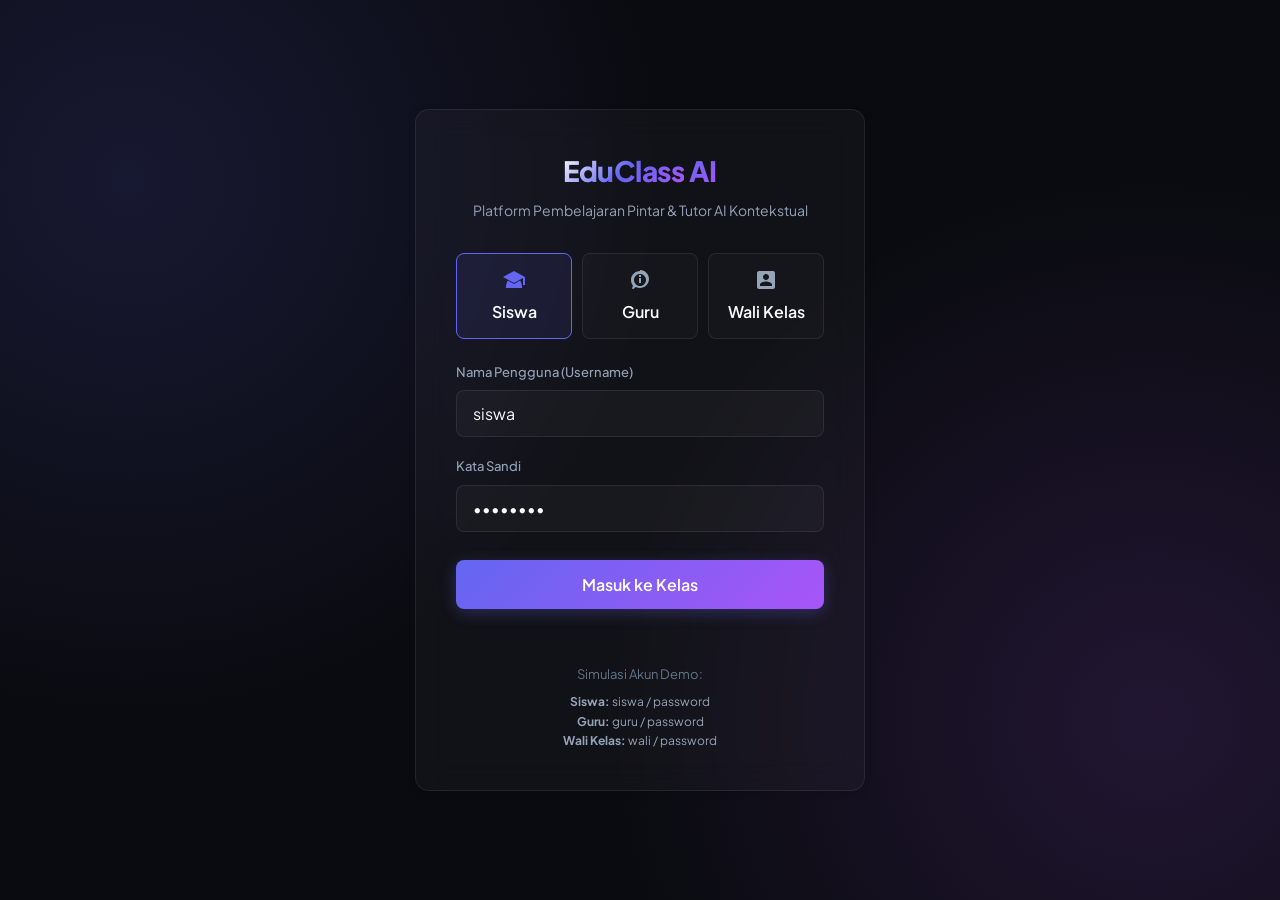
==== index.html @ 6a9abb98 "Initial commit: Kediri EduTrack LMS MVP - Mobile responsive, Dark/Light Mode, Teacher Dashboard Gene" ====
<!DOCTYPE html>
<html lang="id">
<head>
    <meta charset="UTF-8">
    <meta name="viewport" content="width=device-width, initial-scale=1.0">
    <title>Masuk - EduClass AI</title>
    <link rel="stylesheet" href="css/style.css">
</head>
<body>

    <div class="auth-container">
        <div class="glass-card auth-card fade-in">
            <div class="auth-logo">
                <span class="text-gradient">EduClass</span> <span class="text-gradient-purple">AI</span>
            </div>
            <div class="auth-subtitle">Platform Pembelajaran Pintar & Tutor AI Kontekstual</div>
            
            <div class="role-selector">
                <div class="role-btn active" data-role="siswa" id="btn-role-siswa">
                    <svg viewBox="0 0 24 24">
                        <path d="M12 3L1 9l11 6 9-4.91V17h2V9L12 3zM5.89 12.55L12 15.88l6.11-3.33c.6.9 2.03 3.65 2.03 6.95v.5H3.86v-.5c0-3.3 1.43-6.05 2.03-6.95z"/>
                    </svg>
                    <span>Siswa</span>
                </div>
                <div class="role-btn" data-role="guru" id="btn-role-guru">
                    <svg viewBox="0 0 24 24">
                        <path d="M12 3c-4.97 0-9 4.03-9 9 0 2.12.74 4.07 1.97 5.61L4.35 19.4c-.39.39-.39 1.02 0 1.41.39.39 1.02.39 1.41 0l1.9-1.9C9.22 19.58 10.57 20 12 20c4.97 0 9-4.03 9-9s-4.03-9-9-9zm0 15c-3.31 0-6-2.69-6-6s2.69-6 6-6 6 2.69 6 6-2.69 6-6 6zm-1-8h2v5h-2zm0-3h2v2h-2z"/>
                    </svg>
                    <span>Guru</span>
                </div>
                <div class="role-btn" data-role="walikelas" id="btn-role-wali">
                    <svg viewBox="0 0 24 24">
                        <path d="M19 3H5c-1.1 0-2 .9-2 2v14c0 1.1.9 2 2 2h14c1.1 0 2-.9 2-2V5c0-1.1-.9-2-2-2zm-7 3c1.66 0 3 1.34 3 3s-1.34 3-3 3-3-1.34-3-3 1.34-3 3-3zm6 12H6v-1.5c0-1.99 4-3 6-3s6 1.01 6 3V18z"/>
                    </svg>
                    <span>Wali Kelas</span>
                </div>
            </div>

            <form class="auth-form" id="login-form">
                <div class="form-group">
                    <label for="username">Nama Pengguna (Username)</label>
                    <div class="input-wrapper">
                        <input type="text" id="username" class="input-field" placeholder="Masukkan username" required autocomplete="off">
                    </div>
                </div>
                
                <div class="form-group">
                    <label for="password">Kata Sandi</label>
                    <div class="input-wrapper">
                        <input type="password" id="password" class="input-field" placeholder="••••••••" required>
                    </div>
                </div>

                <button type="submit" class="btn-primary">Masuk ke Kelas</button>
                <div class="auth-error" id="auth-error-msg"></div>
            </form>

            <div class="auth-footer">
                <p>Simulasi Akun Demo:</p>
                <div style="margin-top: 8px; font-size: 12px; color: var(--text-secondary); line-height: 1.6;">
                    <strong>Siswa:</strong> <code>siswa</code> / <code>password</code> <br>
                    <strong>Guru:</strong> <code>guru</code> / <code>password</code> <br>
                    <strong>Wali Kelas:</strong> <code>wali</code> / <code>password</code>
                </div>
            </div>
        </div>
    </div>

    <!-- State & Auth Files -->
    <script src="js/state.js"></script>
    <script src="js/auth.js"></script>
    
    <script>
        // Form & Role selector logic
        let selectedRole = 'siswa';
        
        const btnSiswa = document.getElementById('btn-role-siswa');
        const btnGuru = document.getElementById('btn-role-guru');
        const btnWali = document.getElementById('btn-role-wali');
        const loginForm = document.getElementById('login-form');
        const usernameInput = document.getElementById('username');
        const passwordInput = document.getElementById('password');
        const errorMsg = document.getElementById('auth-error-msg');

        // Set initial values for convenience in demo
        usernameInput.value = 'siswa';
        passwordInput.value = 'password';

        btnSiswa.addEventListener('click', () => {
            selectedRole = 'siswa';
            btnSiswa.classList.add('active');
            btnGuru.classList.remove('active');
            btnWali.classList.remove('active');
            usernameInput.value = 'siswa';
            errorMsg.textContent = '';
        });

        btnGuru.addEventListener('click', () => {
            selectedRole = 'guru';
            btnGuru.classList.add('active');
            btnSiswa.classList.remove('active');
            btnWali.classList.remove('active');
            usernameInput.value = 'guru';
            errorMsg.textContent = '';
        });

        btnWali.addEventListener('click', () => {
            selectedRole = 'walikelas';
            btnWali.classList.add('active');
            btnSiswa.classList.remove('active');
            btnGuru.classList.remove('active');
            usernameInput.value = 'wali';
            errorMsg.textContent = '';
        });

        loginForm.addEventListener('submit', (e) => {
            e.preventDefault();
            errorMsg.textContent = '';
            
            const username = usernameInput.value.trim();
            const password = passwordInput.value;
            
            const result = window.AppState.login(username, password);
            
            if (result.success) {
                // Ensure the logged in user matches the selected role for this demo portal interface
                if (result.user.role !== selectedRole) {
                    errorMsg.textContent = `User ini terdaftar sebagai ${result.user.role.toUpperCase()}, harap pilih role yang sesuai!`;
                    window.AppState.logout();
                    return;
                }
                
                // Redirect according to role
                if (result.user.role === 'guru') {
                    window.location.href = 'guru.html';
                } else if (result.user.role === 'walikelas') {
                    window.location.href = 'wali.html';
                } else {
                    window.location.href = 'siswa.html';
                }
            } else {
                errorMsg.textContent = result.message;
            }
        });
    </script>
</body>
</html>
---- css/style.css ----
@import url('https://fonts.googleapis.com/css2?family=Plus+Jakarta+Sans:wght@300;400;500;600;700;800&display=swap');

:root {
    --bg-primary: #0a0b10;
    --bg-secondary: #131520;
    --bg-tertiary: #1b1e2e;
    --glass-bg: rgba(255, 255, 255, 0.03);
    --glass-border: rgba(255, 255, 255, 0.08);
    --glass-focus: rgba(255, 255, 255, 0.15);
    
    --text-primary: #f8fafc;
    --text-secondary: #94a3b8;
    --text-muted: #64748b;
    
    --accent-primary: #6366f1; /* Indigo */
    --accent-primary-hover: #4f46e5;
    --accent-primary-rgb: 99, 102, 241;
    
    --accent-secondary: #a855f7; /* Purple */
    --accent-secondary-hover: #9333ea;
    
    --success: #10b981; /* Emerald */
    --success-rgb: 16, 185, 129;
    --warning: #f59e0b; /* Amber */
    --danger: #ef4444; /* Rose */
    --danger-rgb: 239, 68, 68;
    
    --sidebar-width: 260px;
    --radius-sm: 8px;
    --radius-md: 14px;
    --radius-lg: 20px;
    
    --transition-fast: 0.2s cubic-bezier(0.4, 0, 0.2, 1);
    --transition-normal: 0.3s cubic-bezier(0.4, 0, 0.2, 1);
    
    --shadow-sm: 0 2px 8px rgba(0, 0, 0, 0.15);
    --shadow-md: 0 8px 30px rgba(0, 0, 0, 0.3);
    --shadow-lg: 0 12px 40px rgba(0, 0, 0, 0.4);
}

/* Base Styles */
* {
    margin: 0;
    padding: 0;
    box-sizing: border-box;
    font-family: 'Plus Jakarta Sans', sans-serif;
    -webkit-font-smoothing: antialiased;
}

body.light-theme {
    --bg-primary: #f8fafc;
    --bg-secondary: #ffffff;
    --bg-tertiary: #f1f5f9;
    --text-primary: #0f172a;
    --text-secondary: #475569;
    --glass-bg: rgba(15, 23, 42, 0.02);
    --glass-border: rgba(15, 23, 42, 0.1);
}

body {
    background-color: var(--bg-primary);
    color: var(--text-primary);
    min-height: 100vh;
    overflow-x: hidden;
    line-height: 1.5;
}

a {
    color: inherit;
    text-decoration: none;
}

button, input, select, textarea {
    font-family: inherit;
    font-size: inherit;
    color: inherit;
    background: none;
    border: none;
}

/* Utilities */
.text-gradient {
    background: linear-gradient(135deg, #fff 0%, var(--accent-primary) 50%, var(--accent-secondary) 100%);
    -webkit-background-clip: text;
    -webkit-text-fill-color: transparent;
}

.text-gradient-purple {
    background: linear-gradient(135deg, var(--accent-primary) 0%, var(--accent-secondary) 100%);
    -webkit-background-clip: text;
    -webkit-text-fill-color: transparent;
}

.glass-card {
    background: var(--glass-bg);
    border: 1px solid var(--glass-border);
    backdrop-filter: blur(16px);
    border-radius: var(--radius-md);
    box-shadow: var(--shadow-sm);
    transition: var(--transition-normal);
}

.glass-card:hover {
    border-color: rgba(255, 255, 255, 0.12);
    box-shadow: var(--shadow-md);
}

/* Animations */
@keyframes fadeIn {
    from { opacity: 0; transform: translateY(10px); }
    to { opacity: 1; transform: translateY(0); }
}

@keyframes pulse {
    0%, 100% { opacity: 1; }
    50% { opacity: 0.5; }
}

.fade-in {
    animation: fadeIn var(--transition-normal) forwards;
}

/* Auth Page (index.html) */
.auth-container {
    display: flex;
    justify-content: center;
    align-items: center;
    min-height: 100vh;
    background: radial-gradient(circle at 10% 20%, rgba(99, 102, 241, 0.15) 0%, transparent 40%),
                radial-gradient(circle at 90% 80%, rgba(168, 85, 247, 0.15) 0%, transparent 40%);
    padding: 20px;
}

.auth-card {
    width: 100%;
    max-width: 450px;
    padding: 40px;
    text-align: center;
}

.auth-logo {
    font-size: 28px;
    font-weight: 800;
    margin-bottom: 8px;
    letter-spacing: -0.5px;
}

.auth-subtitle {
    color: var(--text-secondary);
    font-size: 14px;
    margin-bottom: 32px;
}

.role-selector {
    display: grid;
    grid-template-columns: repeat(3, 1fr);
    gap: 10px;
    margin-bottom: 24px;
}

.role-btn {
    padding: 14px;
    border-radius: var(--radius-sm);
    cursor: pointer;
    font-weight: 600;
    transition: var(--transition-fast);
    border: 1px solid var(--glass-border);
    background: rgba(255, 255, 255, 0.02);
    display: flex;
    flex-direction: column;
    align-items: center;
    gap: 8px;
}

.role-btn svg {
    width: 24px;
    height: 24px;
    fill: var(--text-secondary);
    transition: var(--transition-fast);
}

.role-btn.active {
    background: rgba(99, 102, 241, 0.1);
    border-color: var(--accent-primary);
    color: var(--text-primary);
}

.role-btn.active svg {
    fill: var(--accent-primary);
}

.auth-form {
    text-align: left;
}

.form-group {
    margin-bottom: 20px;
}

.form-group label {
    display: block;
    font-size: 13px;
    font-weight: 500;
    color: var(--text-secondary);
    margin-bottom: 8px;
}

.input-wrapper {
    position: relative;
}

.input-field {
    width: 100%;
    padding: 12px 16px;
    border-radius: var(--radius-sm);
    border: 1px solid var(--glass-border);
    background: rgba(255, 255, 255, 0.03);
    outline: none;
    transition: var(--transition-fast);
    color: var(--text-primary);
}

.input-field:focus {
    border-color: var(--accent-primary);
    background: rgba(255, 255, 255, 0.06);
    box-shadow: 0 0 0 3px rgba(99, 102, 241, 0.25);
}

.btn-primary {
    width: 100%;
    padding: 14px;
    border-radius: var(--radius-sm);
    background: linear-gradient(135deg, var(--accent-primary) 0%, var(--accent-secondary) 100%);
    font-weight: 600;
    cursor: pointer;
    transition: var(--transition-fast);
    box-shadow: 0 4px 15px rgba(99, 102, 241, 0.3);
    margin-top: 8px;
    color: #fff;
    text-align: center;
}

.btn-primary:hover {
    transform: translateY(-1px);
    box-shadow: 0 6px 20px rgba(99, 102, 241, 0.4);
}

.auth-footer {
    margin-top: 24px;
    font-size: 13px;
    color: var(--text-muted);
}

.auth-error {
    color: var(--danger);
    font-size: 13px;
    margin-top: 12px;
    text-align: center;
    min-height: 20px;
    font-weight: 500;
}

/* Dashboard Layout (guru.html & siswa.html) */
.layout-wrapper {
    display: flex;
    min-height: 100vh;
}

/* Sidebar */
.sidebar {
    width: var(--sidebar-width);
    background-color: var(--bg-secondary);
    border-right: 1px solid var(--glass-border);
    display: flex;
    flex-direction: column;
    position: fixed;
    height: 100vh;
    z-index: 100;
}

.sidebar-header {
    padding: 24px;
    border-bottom: 1px solid var(--glass-border);
}

.sidebar-logo {
    font-size: 20px;
    font-weight: 800;
    letter-spacing: -0.5px;
}

.sidebar-menu {
    list-style: none;
    padding: 24px 16px;
    display: flex;
    flex-direction: column;
    gap: 8px;
    flex-grow: 1;
}

.menu-item {
    display: flex;
    align-items: center;
    gap: 12px;
    padding: 12px 16px;
    border-radius: var(--radius-sm);
    color: var(--text-secondary);
    font-weight: 500;
    cursor: pointer;
    transition: var(--transition-fast);
}

.menu-item svg {
    width: 20px;
    height: 20px;
    fill: currentColor;
}

.menu-item:hover, .menu-item.active {
    color: var(--text-primary);
    background: var(--glass-bg);
}

.menu-item.active {
    background: rgba(99, 102, 241, 0.1);
    color: var(--accent-primary);
    border-left: 3px solid var(--accent-primary);
    border-top-left-radius: 0;
    border-bottom-left-radius: 0;
}

.sidebar-footer {
    padding: 16px 24px;
    border-top: 1px solid var(--glass-border);
    display: flex;
    flex-direction: column;
    gap: 12px;
}

.user-profile {
    display: flex;
    align-items: center;
    gap: 12px;
}

.avatar {
    width: 36px;
    height: 36px;
    border-radius: 50%;
    background: linear-gradient(135deg, var(--accent-primary) 0%, var(--accent-secondary) 100%);
    display: flex;
    align-items: center;
    justify-content: center;
    font-weight: 700;
    font-size: 14px;
    color: white;
}

.profile-info {
    overflow: hidden;
}

.profile-name {
    font-size: 14px;
    font-weight: 600;
    white-space: nowrap;
    text-overflow: ellipsis;
    overflow: hidden;
}

.profile-role {
    font-size: 11px;
    color: var(--text-secondary);
    text-transform: capitalize;
}

.btn-logout {
    display: flex;
    align-items: center;
    justify-content: center;
    gap: 8px;
    width: 100%;
    padding: 10px;
    border-radius: var(--radius-sm);
    border: 1px solid var(--glass-border);
    color: var(--text-secondary);
    font-size: 13px;
    font-weight: 500;
    cursor: pointer;
    transition: var(--transition-fast);
}

.btn-logout:hover {
    color: var(--danger);
    background: rgba(239, 68, 68, 0.05);
    border-color: rgba(239, 68, 68, 0.2);
}

/* Main Content Area */
.main-content {
    flex-grow: 1;
    margin-left: var(--sidebar-width);
    padding: 40px;
    min-height: 100vh;
    background: radial-gradient(circle at 80% 10%, rgba(99, 102, 241, 0.05) 0%, transparent 35%);
}

.header-bar {
    display: flex;
    justify-content: space-between;
    align-items: center;
    margin-bottom: 32px;
}

.welcome-section h1 {
    font-size: 28px;
    font-weight: 700;
    margin-bottom: 4px;
}

.welcome-section p {
    color: var(--text-secondary);
    font-size: 14px;
}

/* Tabs Panel visibility */
.tab-panel {
    display: none;
}

.tab-panel.active {
    display: block;
    animation: fadeIn var(--transition-normal) forwards;
}

/* Grid Cards (Dashboard Overview) */
.stats-grid {
    display: grid;
    grid-template-columns: repeat(auto-fit, minmax(220px, 1fr));
    gap: 24px;
    margin-bottom: 32px;
}

.stat-card {
    padding: 24px;
    display: flex;
    flex-direction: column;
    justify-content: space-between;
    position: relative;
    overflow: hidden;
}

.stat-card::after {
    content: '';
    position: absolute;
    top: 0;
    left: 0;
    width: 100%;
    height: 3px;
    background: linear-gradient(90deg, var(--accent-primary), var(--accent-secondary));
}

.stat-label {
    font-size: 13px;
    font-weight: 500;
    color: var(--text-secondary);
    margin-bottom: 12px;
}

.stat-value {
    font-size: 32px;
    font-weight: 700;
    line-height: 1;
    margin-bottom: 4px;
}

.stat-desc {
    font-size: 12px;
    color: var(--text-muted);
}

/* General Layout sections */
.dashboard-row {
    display: grid;
    grid-template-columns: 2fr 1fr;
    gap: 24px;
    margin-bottom: 32px;
}

@media (max-width: 1024px) {
    .dashboard-row {
        grid-template-columns: 1fr;
    }
}

.panel-card {
    padding: 24px;
    display: flex;
    flex-direction: column;
    height: 100%;
}

.panel-title {
    font-size: 18px;
    font-weight: 700;
    margin-bottom: 20px;
    display: flex;
    align-items: center;
    justify-content: space-between;
}

/* Presensi Tab (Guru) */
.attendance-setup {
    display: grid;
    grid-template-columns: 1fr 1fr;
    gap: 24px;
    margin-bottom: 24px;
}

@media (max-width: 768px) {
    .attendance-setup {
        grid-template-columns: 1fr;
    }
}

.active-code-box {
    display: flex;
    flex-direction: column;
    align-items: center;
    justify-content: center;
    padding: 32px;
    text-align: center;
    background: rgba(99, 102, 241, 0.05);
    border: 1px dashed rgba(99, 102, 241, 0.3);
    border-radius: var(--radius-md);
}

.code-display {
    font-size: 48px;
    font-weight: 800;
    letter-spacing: 4px;
    color: var(--accent-primary);
    margin: 16px 0;
    font-family: monospace;
    text-shadow: 0 0 15px rgba(99, 102, 241, 0.2);
}

.countdown-timer {
    font-size: 14px;
    color: var(--warning);
    font-weight: 600;
    display: flex;
    align-items: center;
    gap: 6px;
}

.pulse-icon {
    width: 8px;
    height: 8px;
    border-radius: 50%;
    background-color: var(--warning);
    animation: pulse 1.5s infinite;
}

/* Tables */
.table-responsive {
    width: 100%;
    overflow-x: auto;
}

.custom-table {
    width: 100%;
    border-collapse: collapse;
    text-align: left;
}

.custom-table th {
    padding: 14px 16px;
    font-size: 12px;
    font-weight: 600;
    text-transform: uppercase;
    color: var(--text-secondary);
    border-bottom: 1px solid var(--glass-border);
    letter-spacing: 0.5px;
}

.custom-table td {
    padding: 16px;
    font-size: 14px;
    border-bottom: 1px solid rgba(255, 255, 255, 0.04);
}

.custom-table tr:last-child td {
    border-bottom: none;
}

.badge {
    padding: 4px 10px;
    border-radius: 20px;
    font-size: 11px;
    font-weight: 600;
    display: inline-block;
}

.badge-success {
    background: rgba(16, 185, 129, 0.1);
    color: var(--success);
    border: 1px solid rgba(16, 185, 129, 0.2);
}

.badge-warning {
    background: rgba(245, 158, 11, 0.1);
    color: var(--warning);
    border: 1px solid rgba(245, 158, 11, 0.2);
}

.badge-danger {
    background: rgba(239, 68, 68, 0.1);
    color: var(--danger);
    border: 1px solid rgba(239, 68, 68, 0.2);
}

.badge-info {
    background: rgba(99, 102, 241, 0.1);
    color: var(--accent-primary);
    border: 1px solid rgba(99, 102, 241, 0.2);
}

/* Custom Status Changer Dropdown */
.status-select {
    background: var(--bg-tertiary);
    border: 1px solid var(--glass-border);
    padding: 4px 8px;
    border-radius: var(--radius-sm);
    color: var(--text-primary);
    font-size: 12px;
    outline: none;
    cursor: pointer;
}

.status-select:focus {
    border-color: var(--accent-primary);
}

/* Material Upload Section */
.upload-area {
    border: 2px dashed var(--glass-border);
    border-radius: var(--radius-md);
    padding: 30px;
    text-align: center;
    cursor: pointer;
    transition: var(--transition-normal);
    background: rgba(255, 255, 255, 0.01);
    margin-bottom: 20px;
}

.upload-area:hover {
    border-color: var(--accent-primary);
    background: rgba(99, 102, 241, 0.02);
}

.upload-icon {
    font-size: 40px;
    margin-bottom: 12px;
}

.materials-list {
    display: grid;
    grid-template-columns: 1fr;
    gap: 16px;
}

.material-item {
    display: flex;
    justify-content: space-between;
    align-items: center;
    padding: 16px 20px;
    border-radius: var(--radius-md);
    background: rgba(255, 255, 255, 0.02);
    border: 1px solid var(--glass-border);
    transition: var(--transition-fast);
}

.material-item:hover {
    background: rgba(255, 255, 255, 0.04);
    transform: translateX(2px);
}

.material-icon-wrapper {
    width: 40px;
    height: 40px;
    border-radius: var(--radius-sm);
    background: rgba(239, 68, 68, 0.1);
    display: flex;
    align-items: center;
    justify-content: center;
    color: var(--danger);
    font-weight: 700;
}

.material-meta {
    flex-grow: 1;
    margin-left: 16px;
}

.material-title {
    font-size: 15px;
    font-weight: 600;
    margin-bottom: 2px;
}

.material-desc {
    font-size: 12px;
    color: var(--text-secondary);
}

/* Action Buttons */
.btn-action-outline {
    border: 1px solid var(--glass-border);
    padding: 8px 16px;
    border-radius: var(--radius-sm);
    font-size: 13px;
    font-weight: 500;
    cursor: pointer;
    transition: var(--transition-fast);
    display: inline-flex;
    align-items: center;
    gap: 8px;
}

.btn-action-outline:hover {
    background: var(--glass-bg);
    border-color: rgba(255, 255, 255, 0.2);
}

.btn-action-solid {
    background: var(--accent-primary);
    border: 1px solid var(--accent-primary);
    color: white;
    padding: 8px 16px;
    border-radius: var(--radius-sm);
    font-size: 13px;
    font-weight: 600;
    cursor: pointer;
    transition: var(--transition-fast);
    display: inline-flex;
    align-items: center;
    gap: 8px;
}

.btn-action-solid:hover {
    background: var(--accent-primary-hover);
    border-color: var(--accent-primary-hover);
}

/* Class Members view */
.members-grid {
    display: grid;
    grid-template-columns: repeat(auto-fill, minmax(280px, 1fr));
    gap: 20px;
}

.member-card {
    padding: 16px;
    display: flex;
    align-items: center;
    gap: 16px;
}

/* Student Main Study View (siswa.html / study tab) */
.study-container {
    display: grid;
    grid-template-columns: 1fr 1fr;
    gap: 24px;
    height: calc(100vh - 190px);
}

@media (max-width: 1024px) {
    .study-container {
        grid-template-columns: 1fr;
        height: auto;
    }
}

/* Left panel: PDF Viewer simulator */
.pdf-viewer-panel {
    display: flex;
    flex-direction: column;
    height: 100%;
}

.pdf-header {
    padding: 16px 20px;
    border-bottom: 1px solid var(--glass-border);
    display: flex;
    justify-content: space-between;
    align-items: center;
}

.pdf-content {
    flex-grow: 1;
    padding: 24px;
    overflow-y: auto;
    background: #181926;
    border-bottom-left-radius: var(--radius-md);
    border-bottom-right-radius: var(--radius-md);
    line-height: 1.7;
    color: #e2e8f0;
}

.pdf-page {
    background: #1e2030;
    padding: 40px;
    border-radius: var(--radius-sm);
    box-shadow: 0 4px 12px rgba(0,0,0,0.25);
    margin-bottom: 24px;
    position: relative;
    min-height: 400px;
}

.pdf-page-number {
    position: absolute;
    bottom: 16px;
    right: 20px;
    font-size: 11px;
    color: var(--text-muted);
}

.pdf-heading {
    color: var(--text-primary);
    font-size: 20px;
    font-weight: 700;
    margin-bottom: 16px;
    border-bottom: 1px solid rgba(255,255,255,0.06);
    padding-bottom: 8px;
}

/* Right panel: AI Chatbot Tutor */
.ai-tutor-panel {
    display: flex;
    flex-direction: column;
    height: 100%;
    position: relative;
}

.chat-header {
    padding: 16px 20px;
    border-bottom: 1px solid var(--glass-border);
    display: flex;
    align-items: center;
    gap: 12px;
}

.ai-status-indicator {
    width: 8px;
    height: 8px;
    border-radius: 50%;
    background-color: var(--success);
    box-shadow: 0 0 8px var(--success);
}

.chat-messages {
    flex-grow: 1;
    padding: 20px;
    overflow-y: auto;
    display: flex;
    flex-direction: column;
    gap: 16px;
    max-height: calc(100% - 140px);
}

.message-bubble {
    max-width: 85%;
    padding: 14px 18px;
    border-radius: var(--radius-md);
    font-size: 14px;
    line-height: 1.6;
    animation: fadeIn 0.25s ease-out;
}

.message-user {
    align-self: flex-end;
    background: var(--accent-primary);
    color: white;
    border-bottom-right-radius: 2px;
}

.message-ai {
    align-self: flex-start;
    background: var(--bg-tertiary);
    color: var(--text-primary);
    border: 1px solid var(--glass-border);
    border-bottom-left-radius: 2px;
}

.source-tag {
    display: inline-block;
    margin-top: 8px;
    font-size: 11px;
    color: var(--accent-primary);
    background: rgba(99, 102, 241, 0.08);
    padding: 3px 8px;
    border-radius: 4px;
    font-weight: 600;
}

.quick-questions-wrapper {
    padding: 8px 20px;
    display: flex;
    gap: 8px;
    overflow-x: auto;
    white-space: nowrap;
    border-top: 1px solid rgba(255,255,255,0.03);
    background: rgba(0,0,0,0.1);
}

.quick-btn {
    padding: 8px 14px;
    border-radius: 20px;
    background: rgba(255,255,255,0.03);
    border: 1px solid var(--glass-border);
    font-size: 12px;
    font-weight: 500;
    cursor: pointer;
    transition: var(--transition-fast);
}

.quick-btn:hover {
    background: rgba(99, 102, 241, 0.08);
    border-color: var(--accent-primary);
    color: var(--text-primary);
}

.chat-input-area {
    padding: 16px 20px;
    border-top: 1px solid var(--glass-border);
    display: flex;
    gap: 12px;
}

.chat-input {
    flex-grow: 1;
    background: rgba(255, 255, 255, 0.03);
    border: 1px solid var(--glass-border);
    padding: 12px 18px;
    border-radius: var(--radius-lg);
    font-size: 14px;
    outline: none;
    transition: var(--transition-fast);
}

.chat-input:focus {
    border-color: var(--accent-primary);
    background: rgba(255, 255, 255, 0.05);
}

.btn-send {
    width: 44px;
    height: 44px;
    border-radius: 50%;
    background: linear-gradient(135deg, var(--accent-primary) 0%, var(--accent-secondary) 100%);
    display: flex;
    align-items: center;
    justify-content: center;
    cursor: pointer;
    transition: var(--transition-fast);
}

.btn-send:hover {
    transform: scale(1.05);
}

.btn-send svg {
    width: 18px;
    height: 18px;
    fill: white;
}

/* Quiz styling in Chat */
.quiz-options {
    margin-top: 12px;
    display: flex;
    flex-direction: column;
    gap: 8px;
}

.quiz-option-btn {
    text-align: left;
    padding: 10px 14px;
    border-radius: var(--radius-sm);
    background: rgba(255, 255, 255, 0.02);
    border: 1px solid var(--glass-border);
    font-size: 13px;
    cursor: pointer;
    transition: var(--transition-fast);
}

.quiz-option-btn:hover {
    background: rgba(255, 255, 255, 0.06);
    border-color: rgba(255, 255, 255, 0.15);
}

/* Add manual material creator modal/form */
.modal-overlay {
    position: fixed;
    top: 0;
    left: 0;
    width: 100vw;
    height: 100vh;
    background: rgba(0,0,0,0.6);
    backdrop-filter: blur(8px);
    display: none;
    justify-content: center;
    align-items: center;
    z-index: 200;
}

.modal-overlay.active {
    display: flex;
}

.modal-content {
    width: 90%;
    max-width: 600px;
    padding: 32px;
    max-height: 90vh;
    overflow-y: auto;
}

.modal-header {
    display: flex;
    justify-content: space-between;
    align-items: center;
    margin-bottom: 24px;
}

.modal-close {
    font-size: 24px;
    cursor: pointer;
    color: var(--text-secondary);
}

.modal-close:hover {
    color: var(--text-primary);
}

/* Info Box / Alert Banner inside student dashboard */
.alert-banner {
    padding: 16px 20px;
    border-radius: var(--radius-md);
    background: rgba(99, 102, 241, 0.05);
    border: 1px solid rgba(99, 102, 241, 0.2);
    display: flex;
    align-items: center;
    justify-content: space-between;
    margin-bottom: 24px;
}

.alert-info-text h4 {
    font-size: 14px;
    font-weight: 700;
    margin-bottom: 2px;
}

.alert-info-text p {
    font-size: 12px;
    color: var(--text-secondary);
}

.alert-actions {
    display: flex;
    gap: 12px;
}

/* Attendance Modal or Box for Student */
.presensi-submit-box {
    display: flex;
    flex-direction: column;
    align-items: center;
    justify-content: center;
    text-align: center;
    padding: 32px;
    background: rgba(99, 102, 241, 0.02);
    border: 1px dashed var(--glass-border);
    border-radius: var(--radius-md);
    max-width: 450px;
    margin: 40px auto;
}

.code-inputs-group {
    display: flex;
    gap: 8px;
    margin: 24px 0;
}

.code-inputs-group input {
    width: 45px;
    height: 55px;
    text-align: center;
    font-size: 24px;
    font-weight: 700;
    border: 1px solid var(--glass-border);
    background: rgba(255,255,255,0.03);
    border-radius: var(--radius-sm);
    color: var(--text-primary);
    outline: none;
    transition: var(--transition-fast);
}

.code-inputs-group input:focus {
    border-color: var(--accent-primary);
    background: rgba(255,255,255,0.06);
    box-shadow: 0 0 0 3px rgba(99, 102, 241, 0.2);
}

/* Typing Indicator Animation */
.typing-indicator {
    display: flex;
    align-items: center;
    gap: 4px;
    padding: 4px 8px;
}

.typing-dot {
    width: 6px;
    height: 6px;
    background: var(--text-secondary);
    border-radius: 50%;
    animation: pulse 1.2s infinite;
}

.typing-dot:nth-child(2) {
    animation-delay: 0.2s;
}

.typing-dot:nth-child(3) {
    animation-delay: 0.4s;
}

/* ==========================================================================
   Mobile Responsive & Bottom Navigation Bar
   ========================================================================== */

.bottom-nav {
    display: none;
    position: fixed;
    bottom: 0;
    left: 0;
    width: 100%;
    height: 64px;
    background: var(--bg-secondary);
    border-top: 1px solid var(--glass-border);
    z-index: 1000;
    justify-content: space-around;
    align-items: center;
    padding: 0 10px;
    box-shadow: 0 -2px 10px rgba(0,0,0,0.1);
}

.bottom-nav-item {
    display: flex;
    flex-direction: column;
    align-items: center;
    justify-content: center;
    color: var(--text-secondary);
    font-size: 10px;
    gap: 4px;
    cursor: pointer;
    flex-grow: 1;
    height: 100%;
    transition: var(--transition-fast);
}

.bottom-nav-item svg {
    width: 24px;
    height: 24px;
    fill: currentColor;
}

.bottom-nav-item.active {
    color: var(--accent-primary);
}

/* Hamburger & Slide-out Drawer */
.topbar-actions {
    display: flex;
    align-items: center;
    gap: 12px;
}

.btn-icon {
    background: rgba(255, 255, 255, 0.05);
    border: 1px solid var(--glass-border);
    border-radius: 50%;
    width: 40px;
    height: 40px;
    display: flex;
    align-items: center;
    justify-content: center;
    cursor: pointer;
    transition: var(--transition-fast);
}

.btn-icon:hover {
    background: var(--glass-focus);
}

.btn-icon svg {
    width: 20px;
    height: 20px;
    fill: var(--text-primary);
}

.hamburger-btn {
    display: none;
}

.slide-drawer {
    position: fixed;
    top: 0;
    left: -300px;
    width: 260px;
    height: 100vh;
    background: var(--bg-secondary);
    z-index: 1001;
    transition: var(--transition-normal);
    box-shadow: var(--shadow-lg);
    display: flex;
    flex-direction: column;
}

.slide-drawer.open {
    left: 0;
}

.drawer-header {
    padding: 24px;
    border-bottom: 1px solid var(--glass-border);
    display: flex;
    justify-content: space-between;
    align-items: center;
}

.drawer-content {
    padding: 24px;
    flex-grow: 1;
    display: flex;
    flex-direction: column;
    gap: 16px;
}

.drawer-overlay {
    position: fixed;
    top: 0;
    left: 0;
    width: 100%;
    height: 100%;
    background: rgba(0,0,0,0.5);
    z-index: 1000;
    display: none;
    backdrop-filter: blur(2px);
}

.drawer-overlay.active {
    display: block;
}

/* Theme Toggle styles */
body.light-theme .btn-icon svg.sun-icon {
    display: none;
}
body.light-theme .btn-icon svg.moon-icon {
    display: block;
}
body:not(.light-theme) .btn-icon svg.sun-icon {
    display: block;
}
body:not(.light-theme) .btn-icon svg.moon-icon {
    display: none;
}
body.light-theme .text-gradient, body.light-theme .text-gradient-purple {
    background: linear-gradient(135deg, var(--accent-primary) 0%, var(--accent-secondary) 100%);
    -webkit-background-clip: text;
    -webkit-text-fill-color: transparent;
}
body.light-theme .glass-card {
    background: var(--glass-bg);
}


/* Media Queries for Mobile */
@media (max-width: 768px) {
    .sidebar {
        display: none !important; /* Hide desktop sidebar completely */
    }
    
    .main-content {
        margin-left: 0 !important;
        padding: 20px 16px 80px 16px !important; /* Extra bottom padding for navbar */
    }
    
    .bottom-nav {
        display: flex !important;
    }
    
    .hamburger-btn {
        display: flex !important;
    }
    
    .header-bar {
        flex-direction: column;
        align-items: flex-start;
        gap: 16px;
    }
    
    .topbar-actions {
        align-self: flex-end;
        position: absolute;
        top: 20px;
        right: 16px;
    }

    .welcome-section {
        max-width: 70%;
    }
}

/* ==========================================================================
   Restrukturisasi Dasbor Guru (Menu General)
   ========================================================================== */

/* Wali Kelas Priority Card */
.wali-kelas-card {
    background: linear-gradient(135deg, var(--accent-primary) 0%, var(--accent-secondary) 100%);
    color: white;
    padding: 32px;
    border-radius: var(--radius-lg);
    margin-bottom: 32px;
    box-shadow: 0 10px 25px rgba(99, 102, 241, 0.4);
    position: relative;
    overflow: hidden;
}

.wali-kelas-card::before {
    content: '';
    position: absolute;
    top: -50%;
    right: -20%;
    width: 300px;
    height: 300px;
    background: radial-gradient(circle, rgba(255,255,255,0.2) 0%, transparent 70%);
    border-radius: 50%;
}

.wali-kelas-title {
    font-size: 24px;
    font-weight: 800;
    margin-bottom: 8px;
}

.wali-kelas-actions {
    display: flex;
    gap: 12px;
    margin-top: 24px;
    flex-wrap: wrap;
}

.wali-kelas-btn {
    background: rgba(255, 255, 255, 0.2);
    border: 1px solid rgba(255, 255, 255, 0.3);
    color: white;
    padding: 10px 20px;
    border-radius: var(--radius-sm);
    font-weight: 600;
    font-size: 13px;
    backdrop-filter: blur(4px);
    transition: var(--transition-fast);
}

.wali-kelas-btn:hover {
    background: rgba(255, 255, 255, 0.3);
    transform: translateY(-2px);
}

/* Teacher Class Grid */
.teacher-class-grid {
    display: grid;
    grid-template-columns: repeat(auto-fit, minmax(280px, 1fr));
    gap: 20px;
}

.teacher-class-card {
    padding: 20px;
    display: flex;
    flex-direction: column;
    gap: 16px;
    border-left: 4px solid var(--accent-primary);
}

.teacher-class-header {
    display: flex;
    justify-content: space-between;
    align-items: flex-start;
}

.teacher-class-name {
    font-size: 16px;
    font-weight: 700;
}

.teacher-class-sub {
    font-size: 12px;
    color: var(--text-secondary);
}

.teacher-class-stats {
    display: flex;
    justify-content: space-between;
    background: rgba(0,0,0,0.1);
    padding: 12px;
    border-radius: var(--radius-sm);
}

body.light-theme .teacher-class-stats {
    background: rgba(0,0,0,0.03);
}

.teacher-class-stat-item {
    display: flex;
    flex-direction: column;
    gap: 4px;
}
.teacher-class-stat-label {
    font-size: 11px;
    color: var(--text-muted);
}
.teacher-class-stat-val {
    font-size: 14px;
    font-weight: 700;
}
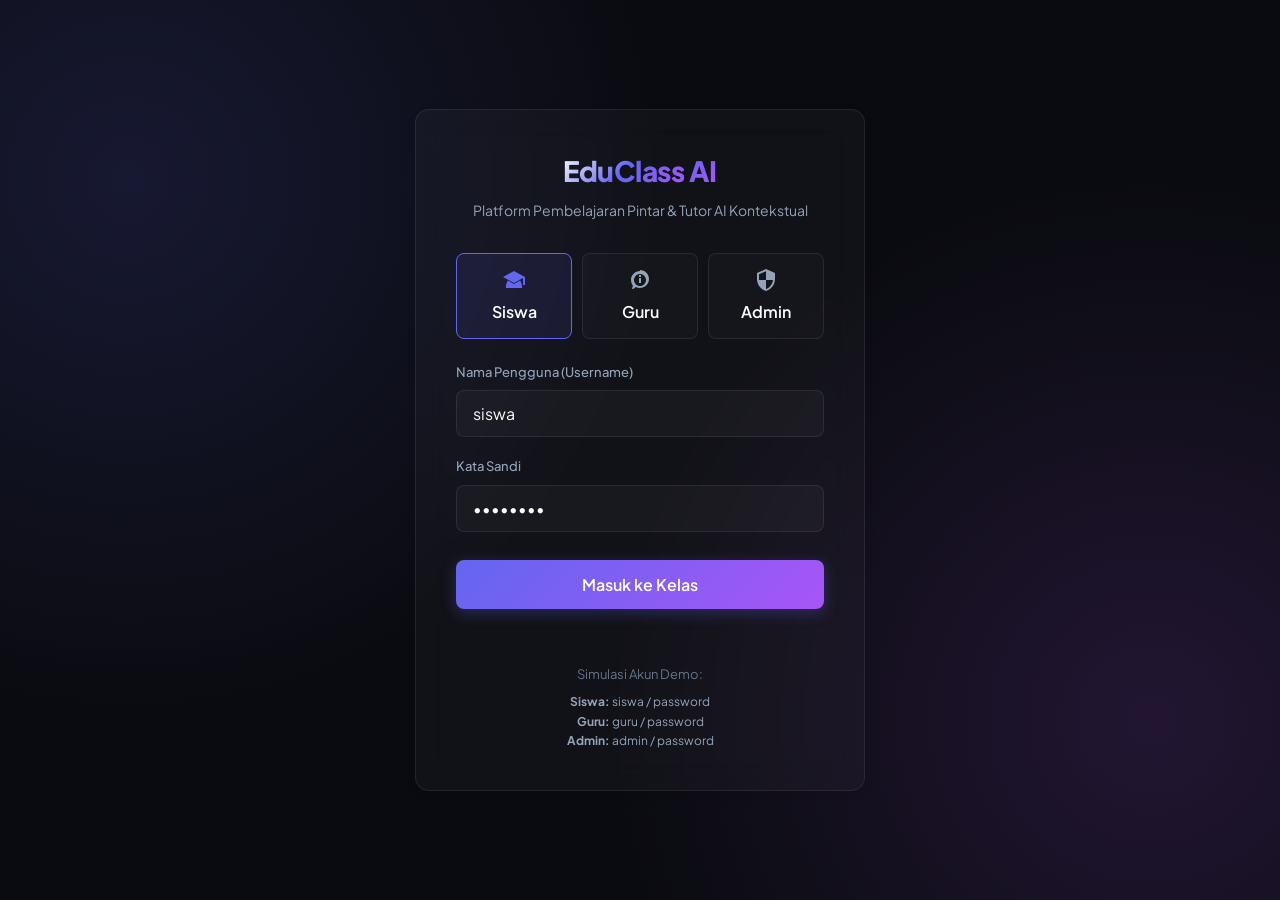
==== commit 4371c9d6: "Implement super admin dashboard and remove homeroom role" ====
--- a/index.html
+++ b/index.html
@@ -15,7 +15,7 @@
             </div>
             <div class="auth-subtitle">Platform Pembelajaran Pintar & Tutor AI Kontekstual</div>
             
-            <div class="role-selector">
+            <div class="role-selector" style="grid-template-columns: repeat(3, 1fr);">
                 <div class="role-btn active" data-role="siswa" id="btn-role-siswa">
                     <svg viewBox="0 0 24 24">
                         <path d="M12 3L1 9l11 6 9-4.91V17h2V9L12 3zM5.89 12.55L12 15.88l6.11-3.33c.6.9 2.03 3.65 2.03 6.95v.5H3.86v-.5c0-3.3 1.43-6.05 2.03-6.95z"/>
@@ -28,11 +28,11 @@
                     </svg>
                     <span>Guru</span>
                 </div>
-                <div class="role-btn" data-role="walikelas" id="btn-role-wali">
+                <div class="role-btn" data-role="admin" id="btn-role-admin">
                     <svg viewBox="0 0 24 24">
-                        <path d="M19 3H5c-1.1 0-2 .9-2 2v14c0 1.1.9 2 2 2h14c1.1 0 2-.9 2-2V5c0-1.1-.9-2-2-2zm-7 3c1.66 0 3 1.34 3 3s-1.34 3-3 3-3-1.34-3-3 1.34-3 3-3zm6 12H6v-1.5c0-1.99 4-3 6-3s6 1.01 6 3V18z"/>
+                        <path d="M12 1L3 5v6c0 5.55 3.84 10.74 9 12 5.16-1.26 9-6.45 9-12V5l-9-4zm0 10.99h7c-.53 4.12-3.28 7.79-7 8.94V12H5V6.3l7-3.11v8.8z"/>
                     </svg>
-                    <span>Wali Kelas</span>
+                    <span>Admin</span>
                 </div>
             </div>
 
@@ -60,7 +60,7 @@
                 <div style="margin-top: 8px; font-size: 12px; color: var(--text-secondary); line-height: 1.6;">
                     <strong>Siswa:</strong> <code>siswa</code> / <code>password</code> <br>
                     <strong>Guru:</strong> <code>guru</code> / <code>password</code> <br>
-                    <strong>Wali Kelas:</strong> <code>wali</code> / <code>password</code>
+                    <strong>Admin:</strong> <code>admin</code> / <code>password</code>
                 </div>
             </div>
         </div>
@@ -76,7 +76,7 @@
         
         const btnSiswa = document.getElementById('btn-role-siswa');
         const btnGuru = document.getElementById('btn-role-guru');
-        const btnWali = document.getElementById('btn-role-wali');
+        const btnAdmin = document.getElementById('btn-role-admin');
         const loginForm = document.getElementById('login-form');
         const usernameInput = document.getElementById('username');
         const passwordInput = document.getElementById('password');
@@ -86,32 +86,19 @@
         usernameInput.value = 'siswa';
         passwordInput.value = 'password';
 
-        btnSiswa.addEventListener('click', () => {
-            selectedRole = 'siswa';
-            btnSiswa.classList.add('active');
-            btnGuru.classList.remove('active');
-            btnWali.classList.remove('active');
-            usernameInput.value = 'siswa';
-            errorMsg.textContent = '';
-        });
-
-        btnGuru.addEventListener('click', () => {
-            selectedRole = 'guru';
-            btnGuru.classList.add('active');
-            btnSiswa.classList.remove('active');
-            btnWali.classList.remove('active');
-            usernameInput.value = 'guru';
-            errorMsg.textContent = '';
-        });
-
-        btnWali.addEventListener('click', () => {
-            selectedRole = 'walikelas';
-            btnWali.classList.add('active');
+        function updateRoleSelection(role, btn, userText) {
+            selectedRole = role;
             btnSiswa.classList.remove('active');
             btnGuru.classList.remove('active');
-            usernameInput.value = 'wali';
+            btnAdmin.classList.remove('active');
+            btn.classList.add('active');
+            usernameInput.value = userText;
             errorMsg.textContent = '';
-        });
+        }
+
+        btnSiswa.addEventListener('click', () => updateRoleSelection('siswa', btnSiswa, 'siswa'));
+        btnGuru.addEventListener('click', () => updateRoleSelection('guru', btnGuru, 'guru'));
+        btnAdmin.addEventListener('click', () => updateRoleSelection('admin', btnAdmin, 'admin'));
 
         loginForm.addEventListener('submit', (e) => {
             e.preventDefault();
@@ -131,10 +118,10 @@
                 }
                 
                 // Redirect according to role
-                if (result.user.role === 'guru') {
+                if (result.user.role === 'admin') {
+                    window.location.href = 'admin.html';
+                } else if (result.user.role === 'guru') {
                     window.location.href = 'guru.html';
-                } else if (result.user.role === 'walikelas') {
-                    window.location.href = 'wali.html';
                 } else {
                     window.location.href = 'siswa.html';
                 }
--- a/css/style.css
+++ b/css/style.css
@@ -399,6 +399,7 @@
 /* Main Content Area */
 .main-content {
     flex-grow: 1;
+    width: calc(100% - var(--sidebar-width));
     margin-left: var(--sidebar-width);
     padding: 40px;
     min-height: 100vh;
@@ -770,7 +771,7 @@
 /* Student Main Study View (siswa.html / study tab) */
 .study-container {
     display: grid;
-    grid-template-columns: 1fr 1fr;
+    grid-template-columns: minmax(0, 1fr) minmax(0, 1fr);
     gap: 24px;
     height: calc(100vh - 190px);
 }
@@ -876,6 +877,7 @@
     font-size: 14px;
     line-height: 1.6;
     animation: fadeIn 0.25s ease-out;
+    word-wrap: break-word;
 }
 
 .message-user {
@@ -1438,3 +1440,317 @@
     font-size: 14px;
     font-weight: 700;
 }
+
+/* ==========================================================================
+   COMPREHENSIVE MOBILE RESPONSIVENESS FIX
+   Breakpoint: < 768px (Mobile)
+   Breakpoint: 768px - 1024px (Tablet)
+   ========================================================================== */
+
+/* --- Global Mobile Fixes --- */
+@media (max-width: 768px) {
+
+    /* Header bar — relative so absolute topbar-actions works */
+    .header-bar {
+        position: relative;
+        flex-direction: row;
+        align-items: flex-start;
+        padding-top: 8px;
+    }
+
+    .welcome-section h1 {
+        font-size: 20px;
+    }
+
+    .welcome-section p {
+        font-size: 12px;
+        flex-wrap: wrap;
+    }
+
+    /* Always show topbar-actions at top-right */
+    .topbar-actions {
+        position: absolute !important;
+        top: 0 !important;
+        right: 0 !important;
+        gap: 8px;
+    }
+
+    /* Stats grid — 1 column on mobile */
+    .stats-grid {
+        grid-template-columns: 1fr 1fr !important;
+        gap: 12px;
+        margin-bottom: 20px;
+    }
+
+    .stat-card {
+        padding: 16px;
+    }
+
+    .stat-value {
+        font-size: 24px !important;
+    }
+
+    /* Dashboard row — always 1 column on mobile */
+    .dashboard-row {
+        grid-template-columns: 1fr !important;
+        gap: 16px;
+        margin-bottom: 20px;
+    }
+
+    /* Panel card padding reduction */
+    .panel-card {
+        padding: 16px;
+    }
+
+    /* Panel title — wrap button to next line on mobile */
+    .panel-title {
+        font-size: 15px;
+        flex-wrap: wrap;
+        gap: 8px;
+    }
+
+    /* Alert banner — stack vertically */
+    .alert-banner {
+        flex-direction: column;
+        align-items: flex-start;
+        gap: 12px;
+        padding: 14px 16px;
+    }
+
+    .alert-actions {
+        width: 100%;
+    }
+
+    .alert-actions .btn-action-solid {
+        width: 100%;
+        justify-content: center;
+    }
+
+    /* --- STUDY PAGE (Belajar Tab) MAJOR FIX --- */
+    /* Stack PDF viewer above AI chat on mobile */
+    .study-container {
+        grid-template-columns: 1fr !important;
+        height: auto !important;
+        gap: 16px;
+    }
+
+    .pdf-viewer-panel {
+        height: auto !important;
+        min-height: 300px;
+    }
+
+    .pdf-header {
+        flex-direction: column;
+        align-items: flex-start;
+        gap: 10px;
+        padding: 12px 14px;
+    }
+
+    /* PDF page navigation buttons wrap */
+    .pdf-header > div:last-child {
+        display: flex;
+        width: 100%;
+        justify-content: space-between;
+    }
+
+    .pdf-content {
+        padding: 16px;
+    }
+
+    .pdf-page {
+        padding: 20px 16px;
+        min-height: 200px;
+    }
+
+    /* AI tutor panel height on mobile */
+    .ai-tutor-panel {
+        height: 500px !important;
+    }
+
+    .chat-messages {
+        max-height: calc(100% - 160px) !important;
+    }
+
+    /* Quick action buttons wrap on mobile */
+    .quick-questions-wrapper {
+        padding: 8px 12px;
+        gap: 6px;
+        flex-wrap: wrap;
+        white-space: normal;
+        overflow-x: hidden;
+    }
+
+    .quick-btn {
+        font-size: 11px;
+        padding: 6px 10px;
+    }
+
+    /* Chat input area */
+    .chat-input-area {
+        padding: 10px 14px;
+        gap: 8px;
+    }
+
+    .message-bubble {
+        max-width: 92%;
+        font-size: 13px;
+    }
+
+    /* --- CODE INPUTS (Presensi) OVERFLOW FIX --- */
+    .code-inputs-group {
+        gap: 5px;
+    }
+
+    .code-inputs-group input {
+        width: 38px;
+        height: 48px;
+        font-size: 20px;
+    }
+
+    .presensi-submit-box {
+        padding: 24px 16px;
+        margin: 20px auto;
+    }
+
+    /* --- TABLE FIX --- */
+    /* Make tables horizontally scrollable */
+    .table-responsive {
+        overflow-x: auto;
+        -webkit-overflow-scrolling: touch;
+    }
+
+    .custom-table {
+        min-width: 520px;
+    }
+
+    /* --- WALI KELAS CARD --- */
+    .wali-kelas-card {
+        padding: 24px 20px;
+    }
+
+    .wali-kelas-title {
+        font-size: 18px;
+    }
+
+    .wali-kelas-actions {
+        flex-direction: column;
+        gap: 8px;
+    }
+
+    .wali-kelas-btn {
+        width: 100%;
+        text-align: center;
+    }
+
+    /* --- TEACHER CLASS GRID --- */
+    .teacher-class-grid {
+        grid-template-columns: 1fr !important;
+    }
+
+    /* --- MEMBERS GRID --- */
+    .members-grid {
+        grid-template-columns: 1fr 1fr !important;
+    }
+
+    /* --- ATTENDANCE SETUP GRID --- */
+    .attendance-setup {
+        grid-template-columns: 1fr !important;
+    }
+
+    /* Active code display */
+    .code-display {
+        font-size: 36px !important;
+        letter-spacing: 3px !important;
+    }
+
+    /* Upload area */
+    .upload-area {
+        padding: 20px 16px;
+    }
+
+    /* Material item */
+    .material-item {
+        flex-wrap: wrap;
+        gap: 10px;
+    }
+
+    /* Modal - full width on mobile */
+    .modal-content {
+        width: 95%;
+        padding: 20px;
+        max-height: 95vh;
+    }
+
+    /* Bottom nav label font */
+    .bottom-nav-item {
+        font-size: 9px;
+    }
+
+    .bottom-nav-item svg {
+        width: 22px;
+        height: 22px;
+    }
+
+    /* Action buttons in panel titles */
+    .btn-action-solid, .btn-action-outline {
+        font-size: 12px;
+        padding: 6px 12px;
+    }
+}
+
+/* --- Tablet tweaks (768px - 1024px) --- */
+@media (min-width: 769px) and (max-width: 1024px) {
+    .main-content {
+        padding: 28px 24px;
+    }
+
+    .study-container {
+        grid-template-columns: 1fr !important;
+        height: auto !important;
+    }
+
+    .pdf-viewer-panel {
+        height: 400px;
+    }
+
+    .ai-tutor-panel {
+        height: 500px;
+    }
+
+    .stats-grid {
+        grid-template-columns: repeat(2, 1fr) !important;
+    }
+
+    .teacher-class-grid {
+        grid-template-columns: repeat(2, 1fr) !important;
+    }
+
+    .members-grid {
+        grid-template-columns: repeat(2, 1fr) !important;
+    }
+}
+
+/* --- Extra small phones (< 390px) --- */
+@media (max-width: 390px) {
+    .code-inputs-group input {
+        width: 32px;
+        height: 42px;
+        font-size: 18px;
+    }
+
+    .code-inputs-group {
+        gap: 4px;
+    }
+
+    .stats-grid {
+        grid-template-columns: 1fr !important;
+    }
+
+    .welcome-section h1 {
+        font-size: 17px;
+    }
+
+    .main-content {
+        padding: 16px 12px 80px 12px !important;
+    }
+}
